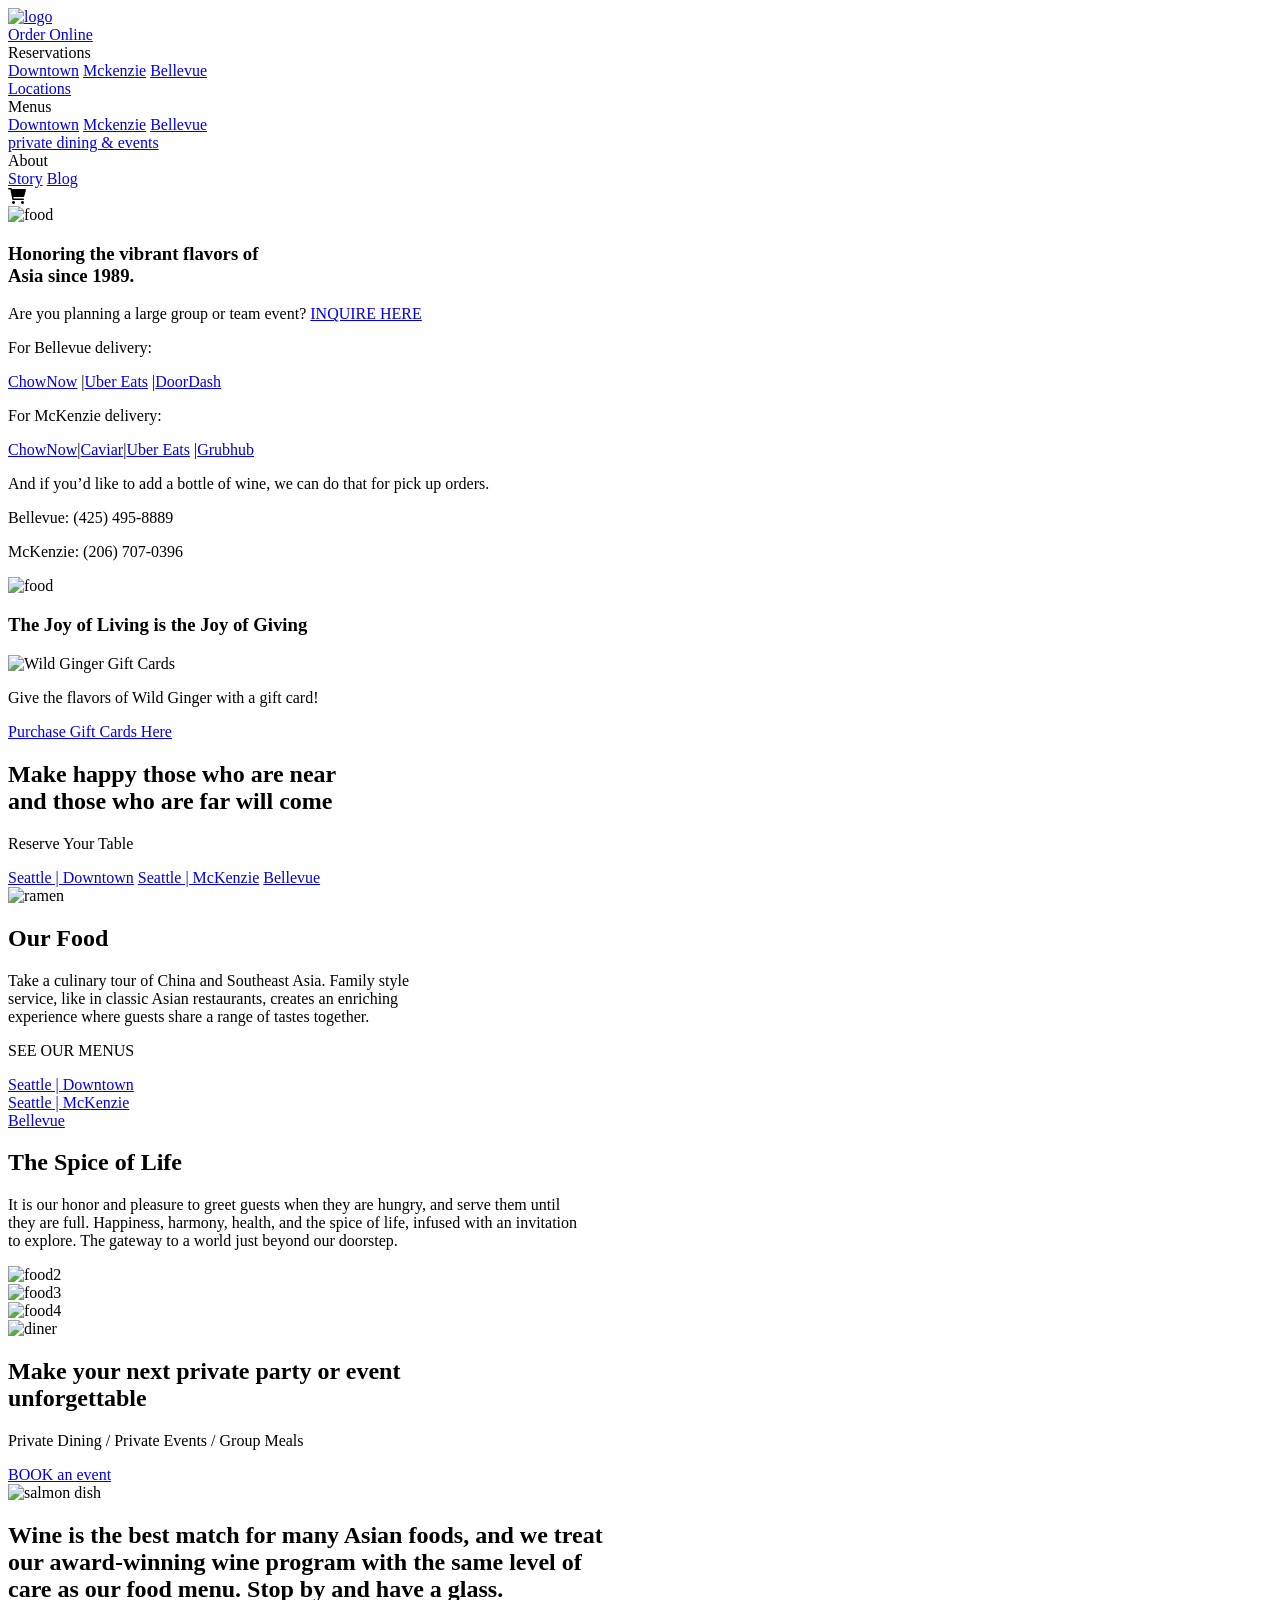
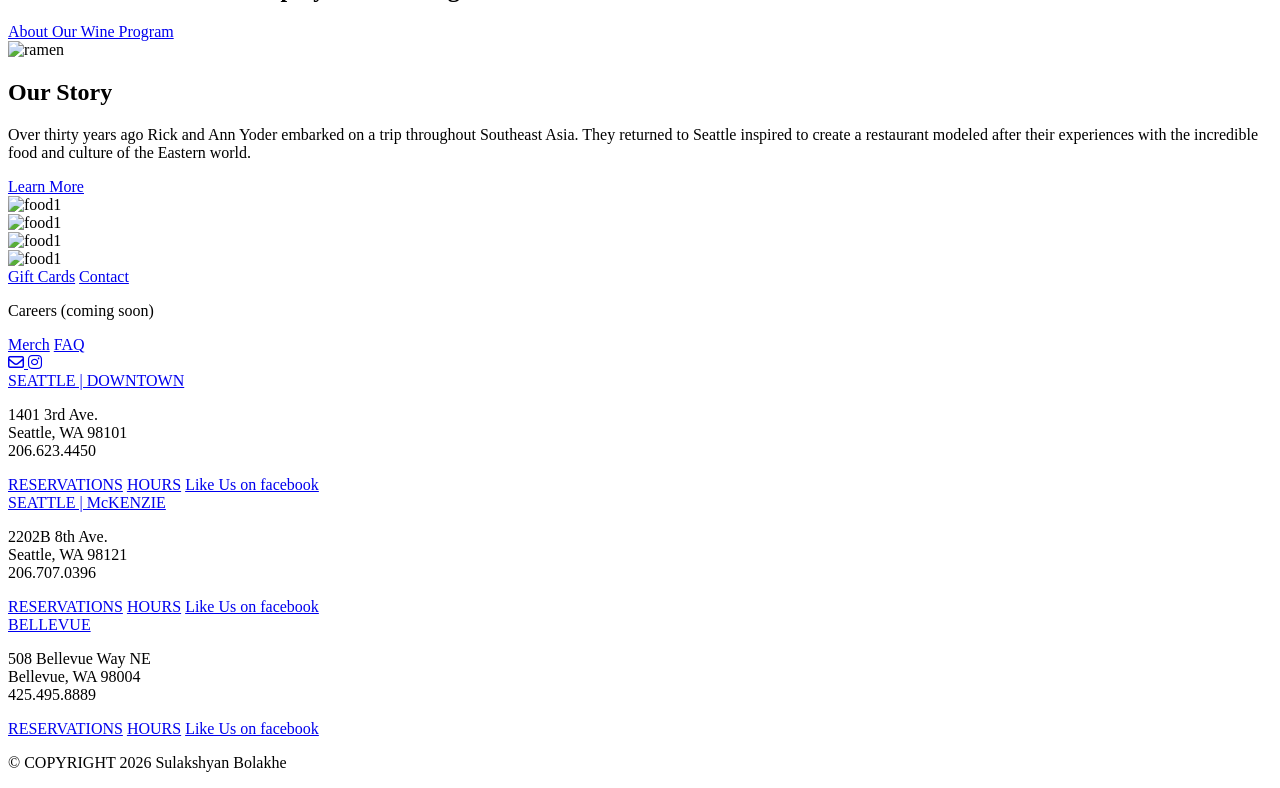
==== index.html @ d1e36e70 "Add files via upload" ====
<!doctype html>
<html lang="en">
  <head>
    <meta charset="UTF-8" />
    <meta name="viewport" content="width=device-width, initial-scale=1.0" />
    <title>Wild Ginger</title>
    <link rel="stylesheet" href="/assets/css/style.css" />
    <link rel="stylesheet" href="/assets/css/global.css" />
    <link
      rel="stylesheet"
      href="https://cdnjs.cloudflare.com/ajax/libs/font-awesome/6.0.0/css/all.min.css"
    />
    <link rel="preconnect" href="https://fonts.googleapis.com" />
    <link rel="preconnect" href="https://fonts.gstatic.com" crossorigin />
    <link
      href="https://fonts.googleapis.com/css2?family=Montserrat:ital,wght@0,100..900;1,100..900&display=swap"
      rel="stylesheet"
    />
    </script>
  </head>
  <body>
    <nav class="navbar">
      <div>
        <a href="/index.html"
          ><img src="/assets/images/wg_logo.png" alt="logo" class="logo"
        /></a>
      </div>
      <div class="nav-items">
        <a href="#" class="order-btn">Order Online</a>
        <div class="dropdown">
          <span class="drop-link">Reservations</span>
          <div class="dropdown-content">
            <a
              href="/pages/reservation/reservation-downtown.html"
              class="active-location"
              >Downtown</a
            >
            <a href="/pages/reservation/reservation-mckenzie.html">Mckenzie</a>
            <a href="/pages/reservation/resesrvation-bellevue.html">Bellevue</a>
          </div>
        </div>
        <a href="/pages/locations.html" class="nav-btn">Locations</a>
        <div class="dropdown">
          <span class="drop-link">Menus</span>
          <div class="dropdown-content">
            <a href="/pages/menu/menu-downtown.html" class="active-location"
              >Downtown</a
            >
            <a href="/pages/menu/menu-mckenzie.html">Mckenzie</a>
            <a href="/pages/menu/menu-bellevue.html">Bellevue</a>
          </div>
        </div>
        <a href="/pages/events.html" class="nav-btn">private dining & events</a>
        <div class="dropdown">
          <span class="drop-link">About</span>
          <div class="dropdown-content">
            <a href="/pages/about/story.html" class="active-location">Story</a>
            <a href="/pages/about/blog.html">Blog</a>
          </div>
        </div>
        <div><i class="fa-solid fa-cart-shopping"></i>&nbsp;</div>
      </div>
    </nav>
    <section id="index-page-content">
      <div class="image-wrapper">
        <div class="top-image">
          <img src="assets/images/food.jpg" alt="food" class="top-img" />
        </div>
      </div>
      <section id="info-section">
        <div info-wrapper>
          <div>
            <h1 class="about-title">
              Honoring the vibrant flavors of<br />
              Asia since 1989.
            </h1>
          </div>
          <div class="inquiry-content">
            <p class="inquiry-subtitle">
              Are you planning a large group or team event?
              <a href="#" class="inquiry-link">INQUIRE HERE</a>
            </p>
          </div>
          <div class="delivery-info">
            <div class="location-Bellevue">
              <p class="delivery-location">For Bellevue delivery:</p>
              <p>
                <a href="#">ChowNow</a>
                |<a href="#">Uber Eats</a> |<a href="#">DoorDash</a>
              </p>
            </div>
            <div class="location-McKenzie">
              <p class="delivery-location">For McKenzie delivery:</p>
              <p>
                <a href="#">ChowNow</a>|<a href="#">Caviar</a>|<a href="#"
                  >Uber Eats</a
                >
                |<a href="#">Grubhub</a>
              </p>
            </div>
          </div>
          <div class="order-info">
            <p>
              And if you’d like to add a bottle of wine, we can do that for pick
              up orders.
            </p>
            <p>Bellevue: (425) 495-8889</p>
            <p>McKenzie: (206) 707-0396</p>
          </div>
        </div>
      </section>
      <section>
        <div>
          <div class="image-wrapper">
            <div class="top-image">
              <img
                src="/assets/images/chinese_quisine.jpg"
                alt="food"
                class="top-img"
              />
            </div>
          </div>
        </div>
      </section>
    </section>
    <section class="gift-card-section">
      <div class="gift-container">
        <h3 class="tagline-thin">The Joy of Living is the Joy of Giving</h3>
        <div class="card-display">
          <img
            src="/assets/images/gift_cards.jpg"
            alt="Wild Ginger Gift Cards"
          />
        </div>
        <p class="gift-description">
          Give the flavors of Wild Ginger with a gift card!
        </p>
        <a href="#" class="purchase-btn">Purchase Gift Cards Here</a>
      </div>
    </section>
    <section id="reservation-section">
      <div class="reservation-overlay">
        <div class="reservation-content">
          <h1>
            Make happy those who are near <br />
            and those who are far will come
          </h1>
          <p class="sub-heading">Reserve Your Table</p>
          <div class="reservation-locations">
            <a href="/pages/reservation/reservation-downtown.html" class="outline-btn">Seattle | Downtown</a>
            <a href="/pages/reservation/reservation-mckenzie.html" class="outline-btn">Seattle | McKenzie</a>
            <a href="/pages/reservation/resesrvation-bellevue.html" class="outline-btn">Bellevue</a>
          </div>
        </div>
      </div>
    </section>
    <section id="food-info-wrapper">
      <div class="food-info-container">
        <div class="ramen-image-container">
          <img src="/assets/images/ramen.png" alt="ramen" class="ramen-image" />
        </div>
        <div class="food-info-content">
          <h1 class="food-info-title">Our Food</h1>
          <p class="food-info-subtitle">
            Take a culinary tour of China and Southeast Asia. Family style
            <br/>
            service, like in classic Asian restaurants, creates an enriching<br />
            experience where guests share a range of tastes together.
          </p>
          <p class="food-menu">SEE OUR MENUS</p>
          <a href="/pages/menu/menu-downtown.html" class="location-menu">Seattle | Downtown</a><br />
          <a href="/pages/menu/menu-mckenzie.html" class="location-menu">Seattle | McKenzie</a><br />
          <a href="/pages/menu/menu-bellevue.html" class="location-menu">Bellevue</a>
        </div>
      </div>
    </section>
    <section id="spice-wrapper">
      <div>
        <div class="spice-info">
          <h1 class="spice-heading">The Spice of Life</h1>
          <p class="spice-subheading">
            It is our honor and pleasure to greet guests when they are hungry,
            and serve them until <br />
            they are full. Happiness, harmony, health, and the spice of life,
            infused with an invitation <br />
            to explore. The gateway to a world just beyond our doorstep.
          </p>
        </div>
        <div class="spice-gallery-wrapper">
          <div class="spice-gallery-content">
            <div class="spice-gallery-item">
              <img src="/assets/images/chicken.jpg" alt="food2" />
            </div>
            <div class="spice-gallery-item">
              <img src="/assets/images/dumplings.PNG" alt="food3" />
            </div>
            <div class="spice-gallery-item">
              <img src="/assets/images/beef_dumplings.jpg" alt="food4" />
            </div>
          </div>
        </div>
      </div>
    </section>
    <section id="private-dining-section">
      <div>
        <div class="private-diner-content">
          <div class="private-diner-info">
            <div class="diner-container">
              <img
                src="/assets/images/private_dining.jpg"
                alt="diner"
                class="private-diner-img"
              />
            </div>
            <div class="info-private-diner">
              <h1 class="private-dining-heading">
                Make your next private party or event <br />
                unforgettable
              </h1>
              <p class="private-dining-subheading">
                Private Dining / Private Events / Group Meals
              </p>
              <div class="info-private-dining">
                <a href="/pages/events.html" class="booking-btn"
                  >BOOK an event</a
                >
              </div>
            </div>
          </div>
          <div class="dish-container">
            <img
              src="/assets/images/salmon-dish.jpg"
              alt="salmon dish"
              class="private-diner-sal"
            />
          </div>
        </div>
      </div>
    </section>
    <section id="wine-section">
      <div class="wine-overlay">
        <div class="wine-program-content">
          <h1>
            Wine is the best match for many Asian foods, and we treat <br />
            our award-winning wine program with the same level of <br />
            care as our food menu. Stop by and have a glass.
          </h1>
          <div class="about-wine-program">
            <a href="/pages/menu/menu-downtown.html" class="outline-btn"
              >About Our Wine Program</a
            >
          </div>
        </div>
      </div>
    </section>
    <section id="Our-story-wrapper">
      <div class="Story-container">
        <div class="story-image-container">
          <img src="/assets/images/story.jpg" alt="ramen" class="story-image" />
        </div>
        <div class="story-info-content">
          <h1 class="story-info-title">Our Story</h1>
          <p class="story-info">
            Over thirty years ago Rick and Ann Yoder embarked on a trip
            throughout Southeast Asia. They returned to Seattle inspired to
            create a restaurant modeled after their experiences with the
            incredible food and culture of the Eastern world.
          </p>
          <div class="story-button">
            <a href="/pages/about/story.html" class="story-btn">Learn More</a>
          </div>
        </div>
      </div>
    </section>
    <section id="footer-image-section">
      <div class="footer-gallery-wrapper">
        <div class="gallery-item">
          <img src="/assets/images/image-asset.jpeg" alt="food1" />
        </div>
        <div class="gallery-item">
          <img src="/assets/images/image-asset2.jpeg" alt="food1" />
        </div>
        <div class="gallery-item">
          <img src="/assets/images/wildginger_vid.png" alt="food1" />
        </div>
        <div class="gallery-item">
          <img src="/assets/images/image-asset3.jpeg" alt="food1" />
        </div>
      </div>
    </section>
    <section id="footer">
      <div class="footer-container">
        <div class="footer-content">
          <div class="footer-link">
            <a href="#">Gift Cards</a>
            <a href="#">Contact</a>
            <p>Careers (coming soon)</p>
            <a href="#">Merch</a>
            <a href="#">FAQ</a>
          </div>
          <div class="social-container">
            <a href="#" class="icon-link email-icon">
              <i class="fa-regular fa-envelope"></i>
            </a>
            <a href="#" class="icon-link instagram-icon">
              <i class="fa-brands fa-instagram"></i>
            </a>
          </div>
        </div>
        <div class="footer-branches">
          <div class="branch-container">
            <div class="branch-link">
              <a href="#">SEATTLE | DOWNTOWN</a>
            </div>
            <div class="branch-info">
              <p>1401 3rd Ave. <br>
                Seattle, WA 98101 <br>
                206.623.4450</p>
            </div>
            <div class="footer-reservation">
                <a href="/pages/reservation/reservation-mckenzie.html">RESERVATIONS</a
                >
                <a href="#"class="reservation-link">HOURS</a>
                <a href="#">Like Us on facebook</a>
            </div>
          </div>
          <div class="branch-container">
            <div class="branch-link">
              <a href="#">SEATTLE | McKENZIE</a>
            </div>
            <div class="branch-info">
              <p>2202B 8th Ave.<br>
                Seattle, WA 98121<br>
                206.707.0396
              </p>
            </div>
            <div class="footer-reservation">
                <a href="/pages/reservation/reservation-mckenzie.html">RESERVATIONS</a
                >
                <a href="#"class="reservation-link">HOURS</a>
                <a href="#">Like Us on facebook</a>
            </div>
          </div>
          <div class="branch-container">
            <div class="branch-link">
              <a href="#">BELLEVUE</a>
            </div>
            <div class="branch-info">
              <p>508 Bellevue Way NE<br>
                Bellevue, WA 98004<br>
                425.495.8889
              </p>
            </div>
            <div class="footer-reservation">
                <a href="/pages/reservation/resesrvation-bellevue.html">RESERVATIONS</a
                >
                <a href="#"class="reservation-link">HOURS</a>
                <a href="#">Like Us on facebook</a>
            </div>
          </div>
        </div>
        <div class="copyright-section">
          <p>© COPYRIGHT 2026 Sulakshyan Bolakhe</p>
        </div>
      </div>
    </section>
    <section class="footer-end">
      <div></div>
    </section>
  </body>
</html>
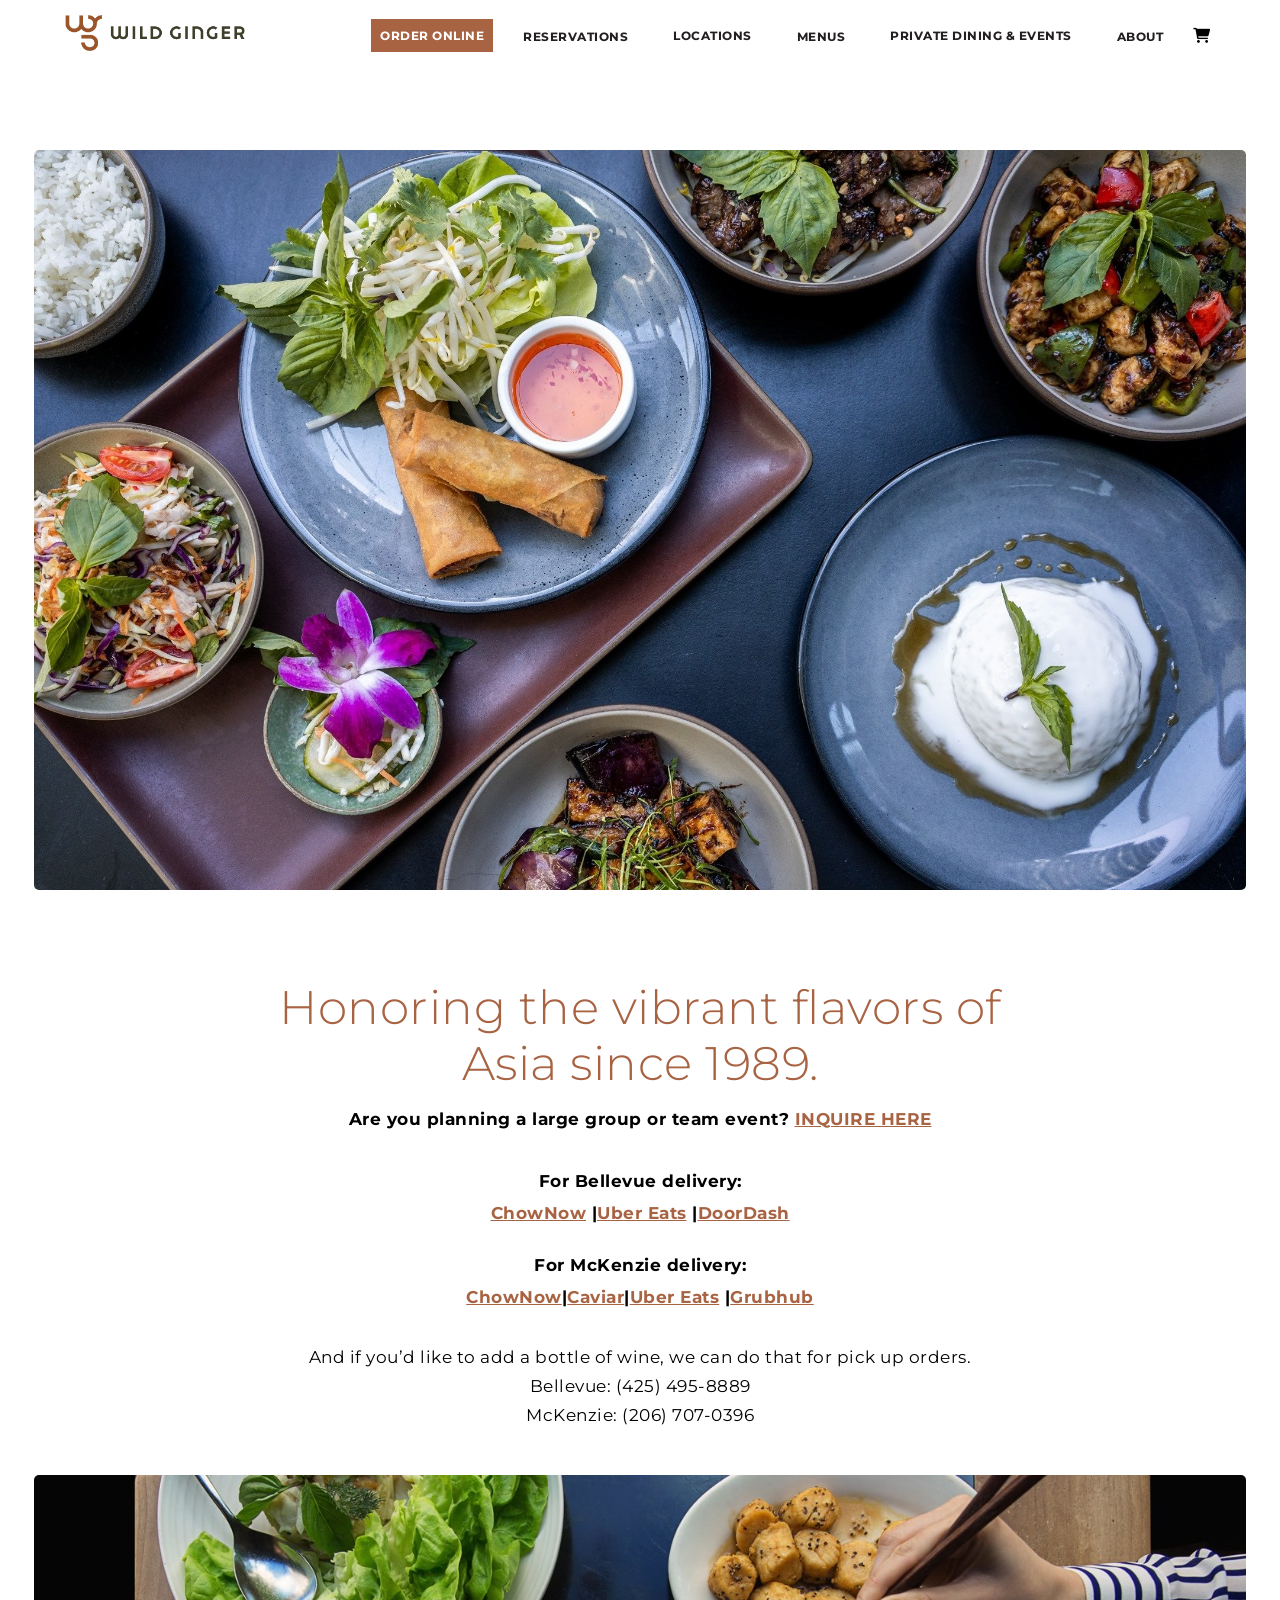
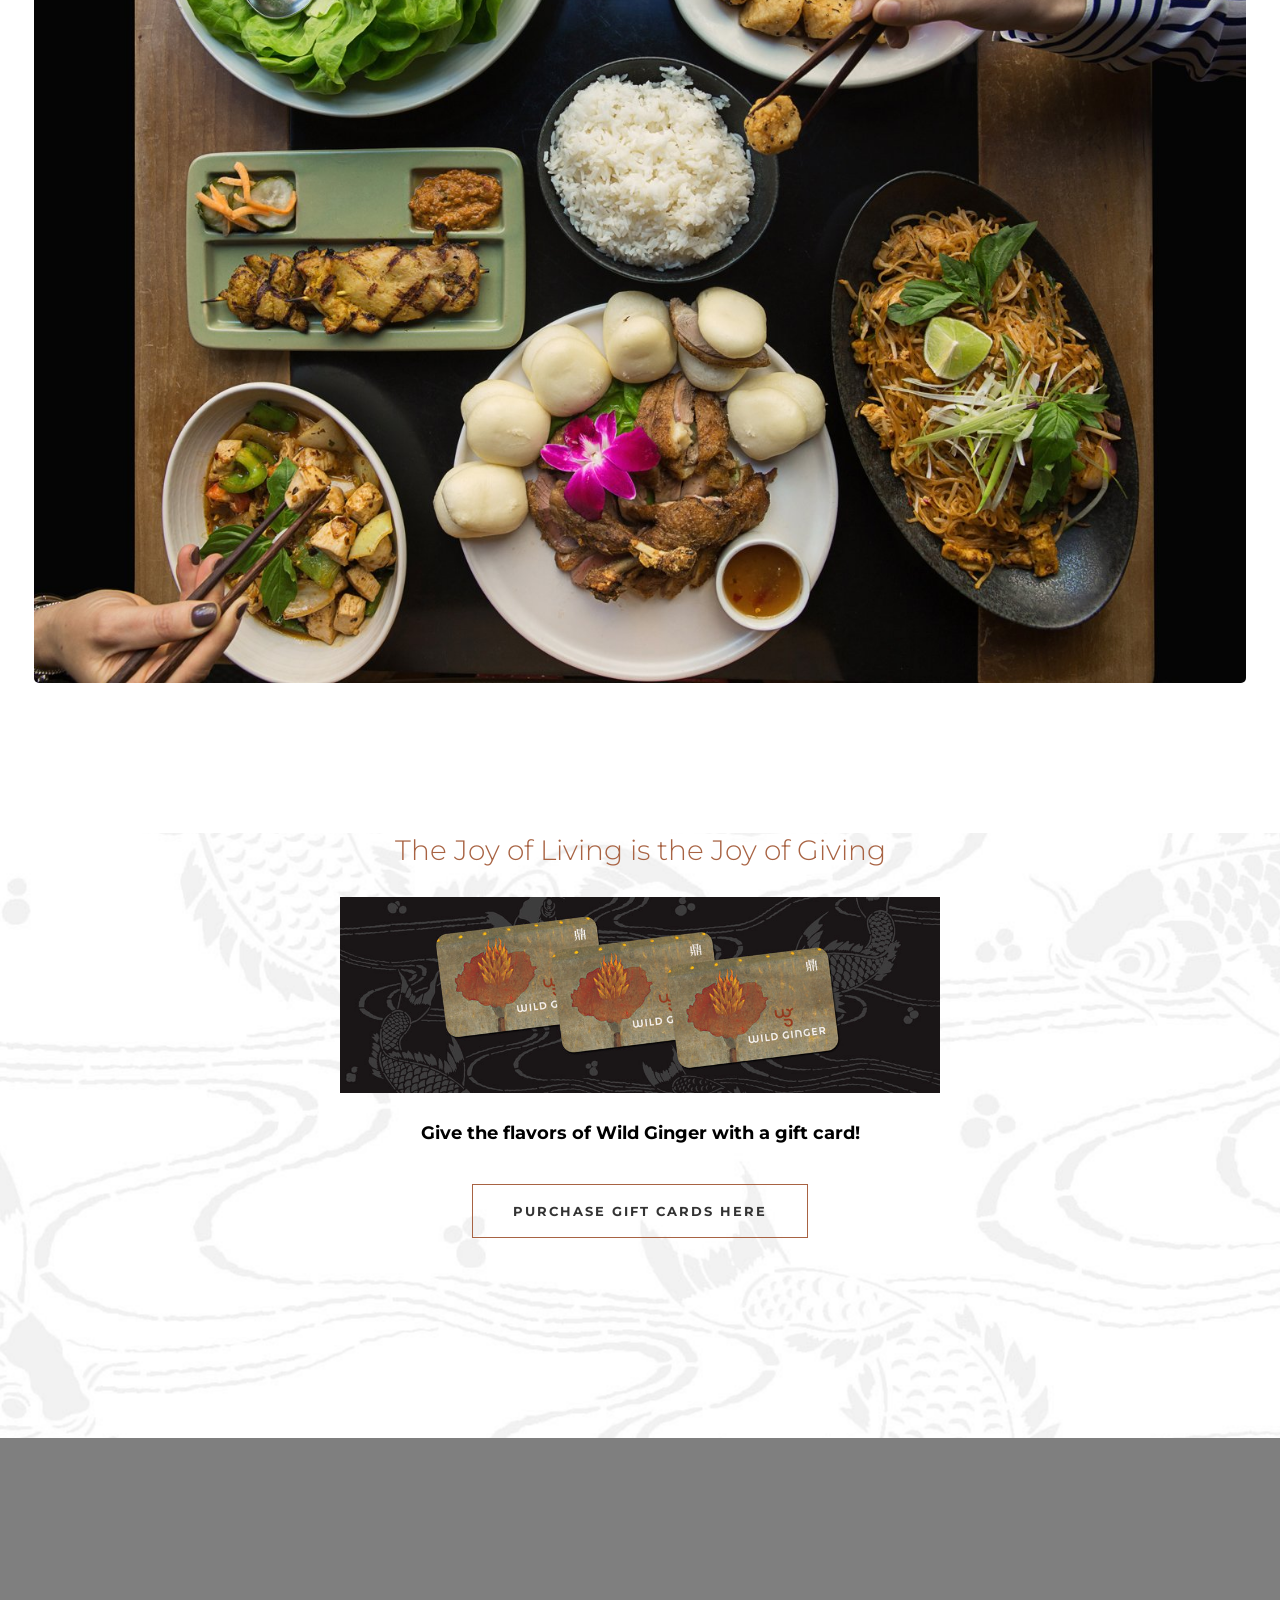
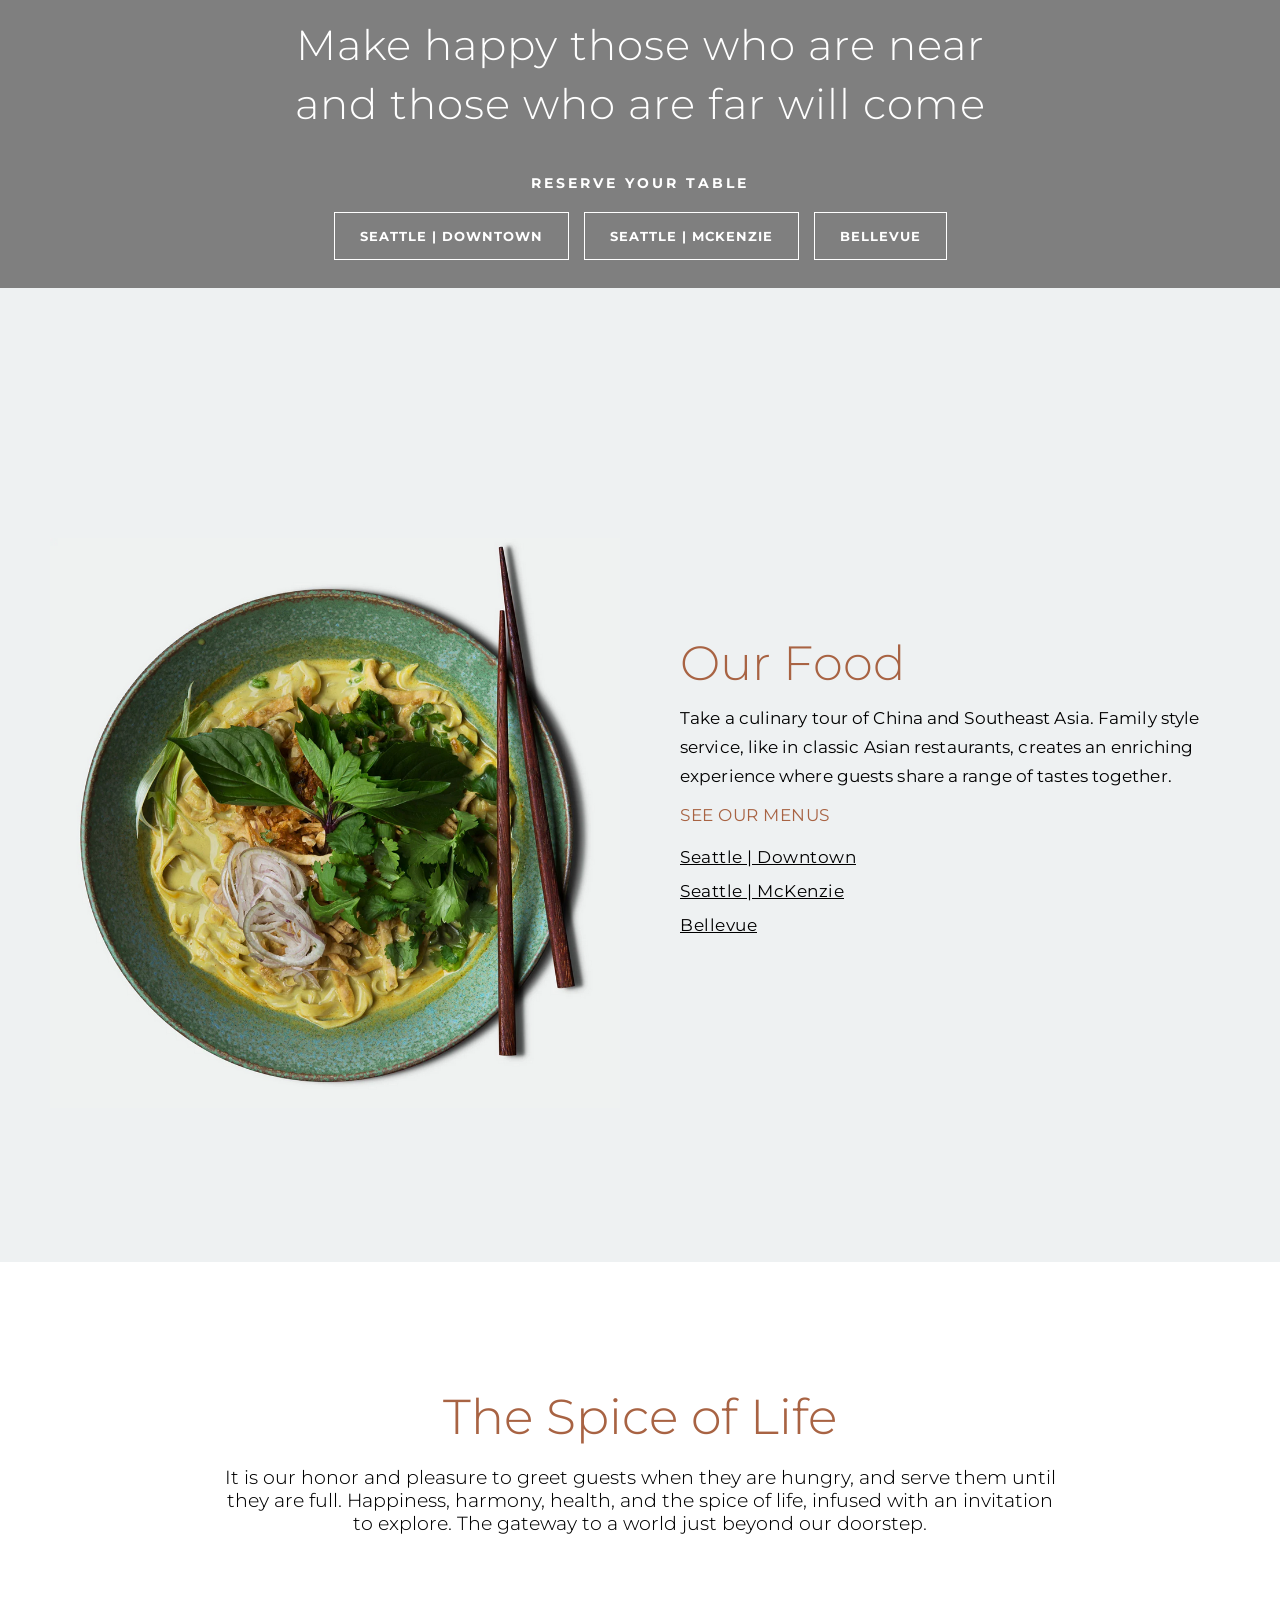
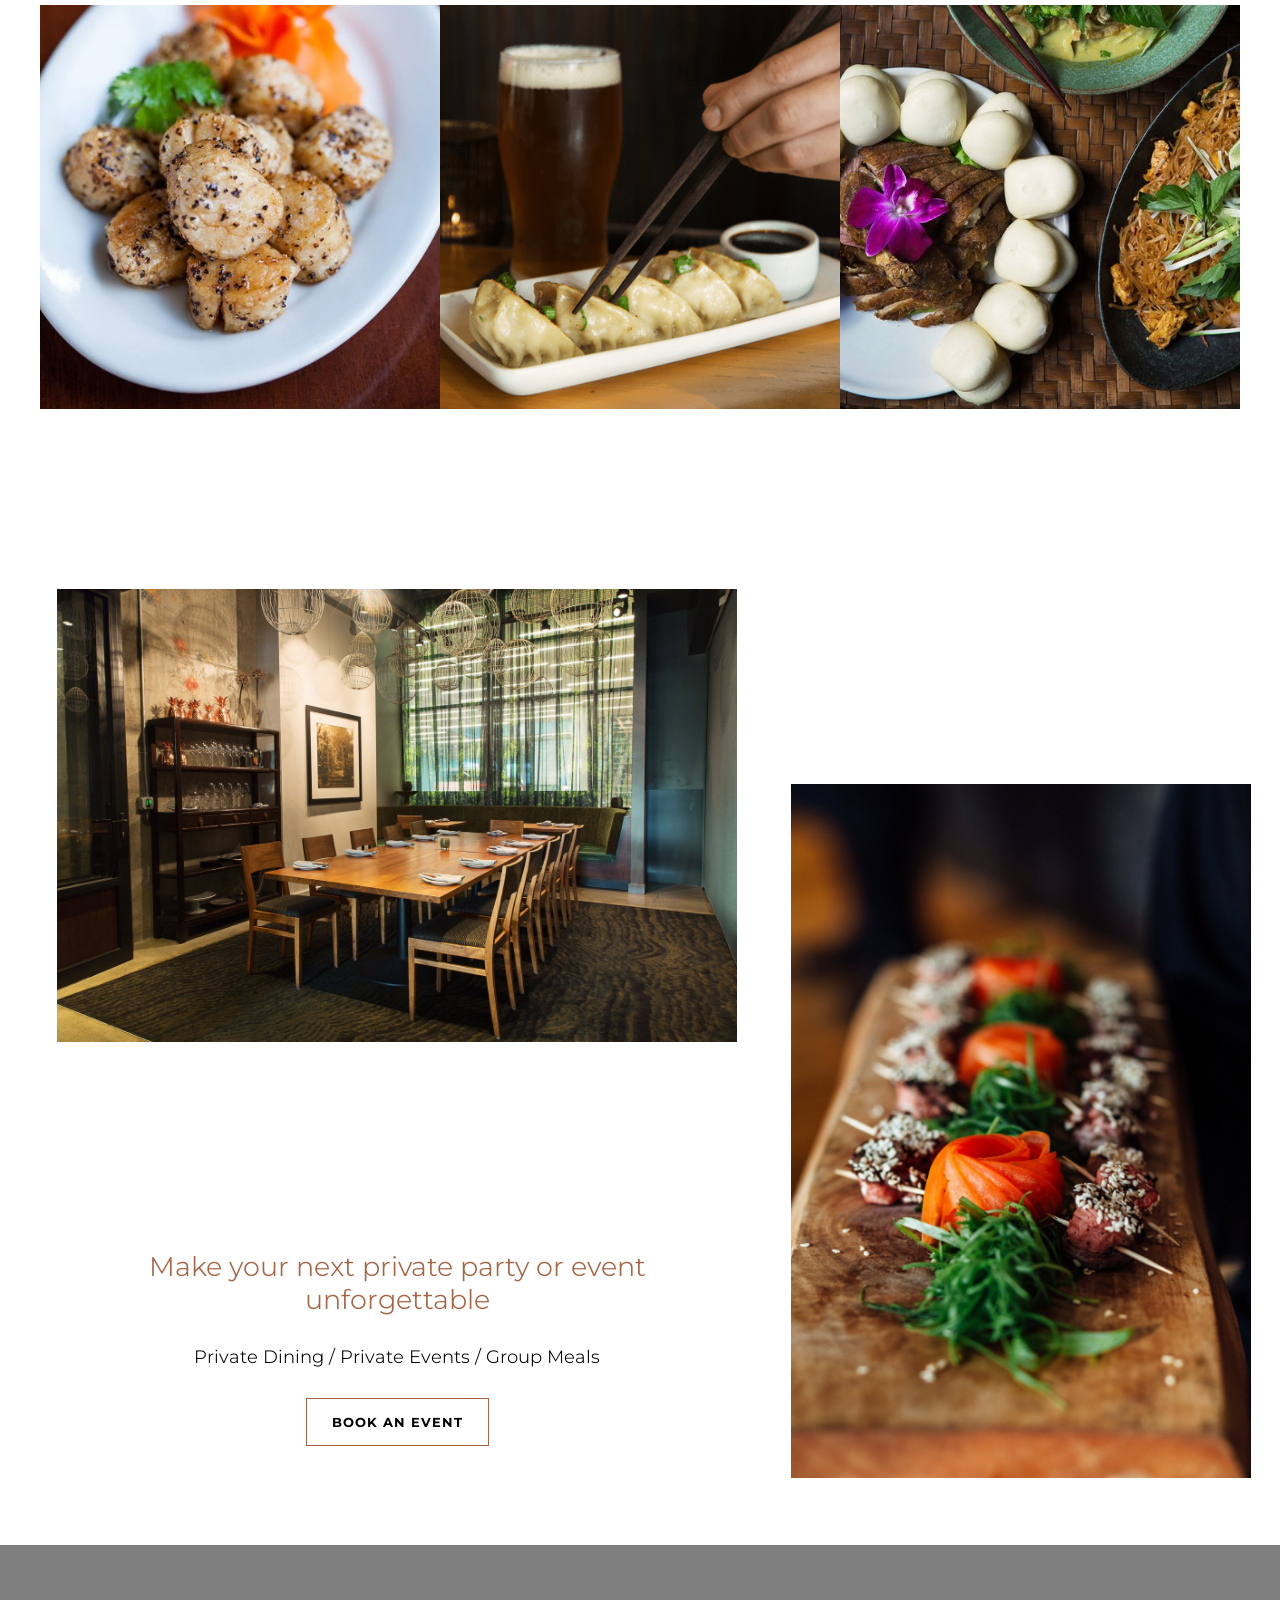
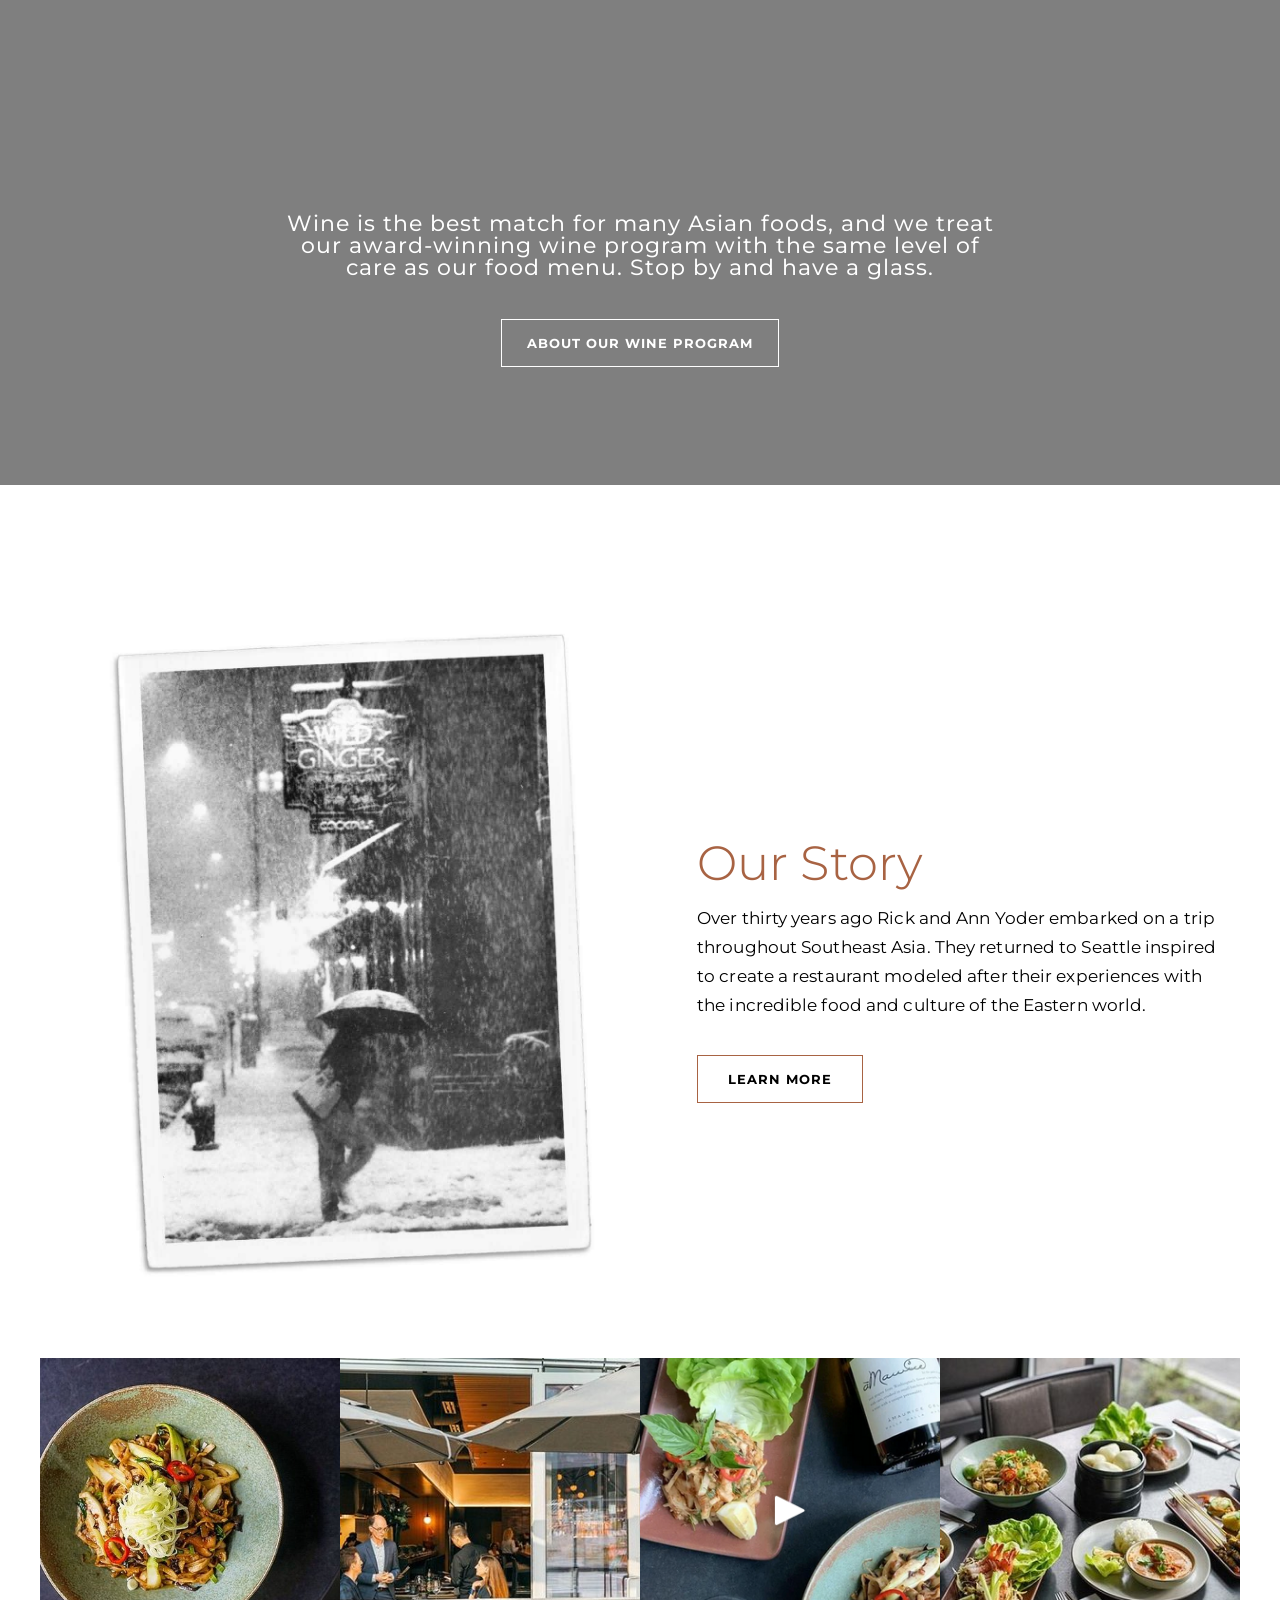
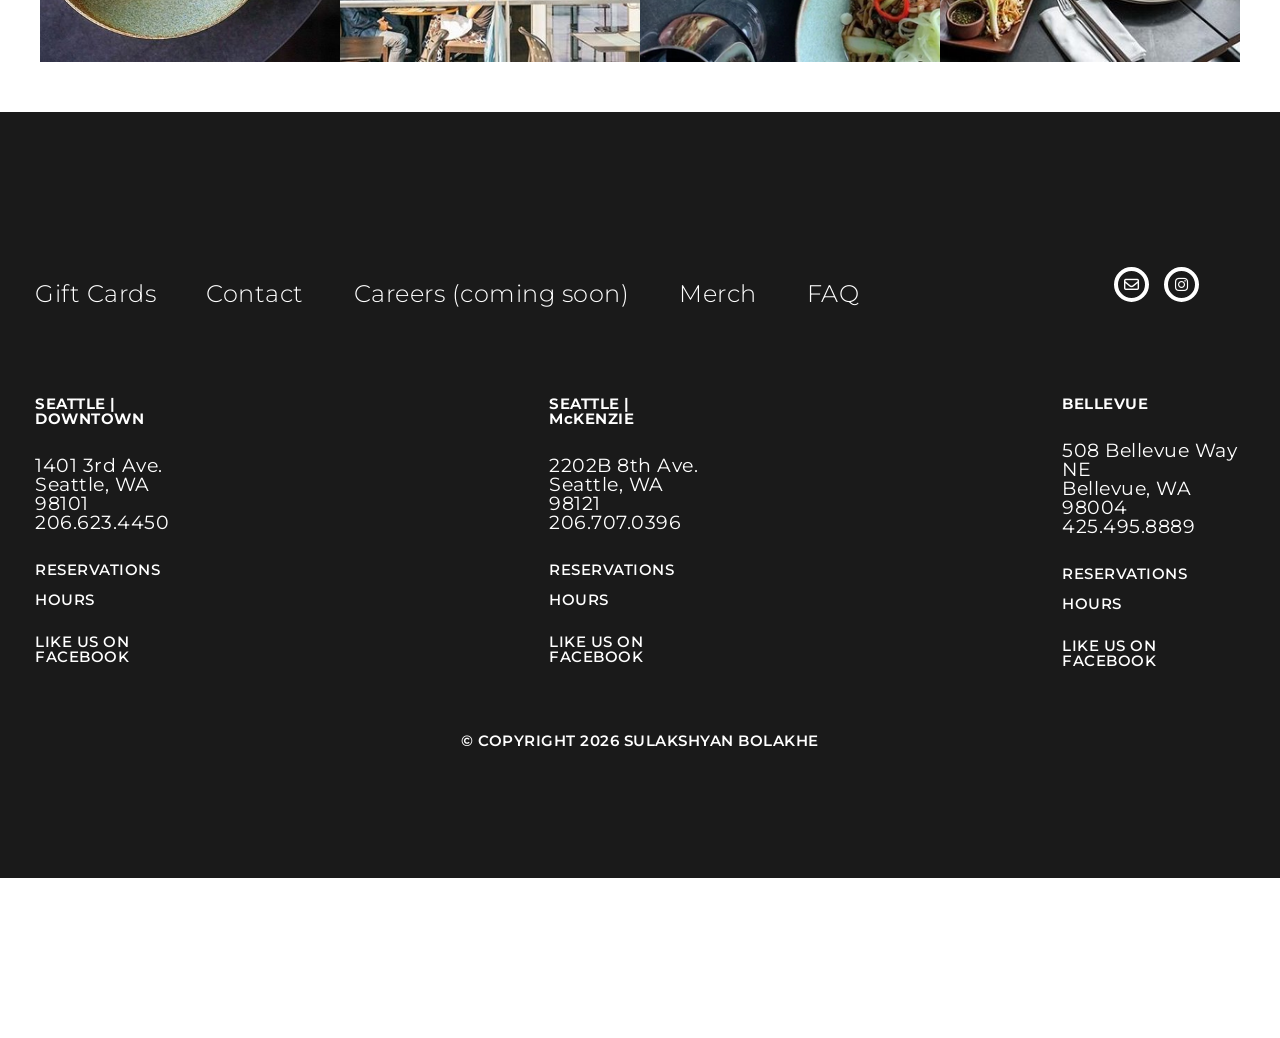
==== commit a3ff17ad: "Fix HTML encoding issues in index.html" ====
--- a/index.html
+++ b/index.html
@@ -4,8 +4,8 @@
     <meta charset="UTF-8" />
     <meta name="viewport" content="width=device-width, initial-scale=1.0" />
     <title>Wild Ginger</title>
-    <link rel="stylesheet" href="/assets/css/style.css" />
-    <link rel="stylesheet" href="/assets/css/global.css" />
+    <link rel="stylesheet" href="assets/css/style.css" />
+    <link rel="stylesheet" href="assets/css/global.css" />
     <link
       rel="stylesheet"
       href="https://cdnjs.cloudflare.com/ajax/libs/font-awesome/6.0.0/css/all.min.css"
@@ -21,8 +21,8 @@
   <body>
     <nav class="navbar">
       <div>
-        <a href="/index.html"
-          ><img src="/assets/images/wg_logo.png" alt="logo" class="logo"
+        <a href="index.html"
+          ><img src="assets/images/wg_logo.png" alt="logo" class="logo"
         /></a>
       </div>
       <div class="nav-items">
@@ -31,31 +31,31 @@
           <span class="drop-link">Reservations</span>
           <div class="dropdown-content">
             <a
-              href="/pages/reservation/reservation-downtown.html"
+              href="pages/reservation/reservation-downtown.html"
               class="active-location"
               >Downtown</a
             >
-            <a href="/pages/reservation/reservation-mckenzie.html">Mckenzie</a>
-            <a href="/pages/reservation/resesrvation-bellevue.html">Bellevue</a>
-          </div>
-        </div>
-        <a href="/pages/locations.html" class="nav-btn">Locations</a>
+            <a href="pages/reservation/reservation-mckenzie.html">Mckenzie</a>
+            <a href="pages/reservation/resesrvation-bellevue.html">Bellevue</a>
+          </div>
+        </div>
+        <a href="pages/locations.html" class="nav-btn">Locations</a>
         <div class="dropdown">
           <span class="drop-link">Menus</span>
           <div class="dropdown-content">
-            <a href="/pages/menu/menu-downtown.html" class="active-location"
+            <a href="pages/menu/menu-downtown.html" class="active-location"
               >Downtown</a
             >
-            <a href="/pages/menu/menu-mckenzie.html">Mckenzie</a>
-            <a href="/pages/menu/menu-bellevue.html">Bellevue</a>
-          </div>
-        </div>
-        <a href="/pages/events.html" class="nav-btn">private dining & events</a>
+            <a href="pages/menu/menu-mckenzie.html">Mckenzie</a>
+            <a href="pages/menu/menu-bellevue.html">Bellevue</a>
+          </div>
+        </div>
+        <a href="pages/events.html" class="nav-btn">private dining & events</a>
         <div class="dropdown">
           <span class="drop-link">About</span>
           <div class="dropdown-content">
-            <a href="/pages/about/story.html" class="active-location">Story</a>
-            <a href="/pages/about/blog.html">Blog</a>
+            <a href="pages/about/story.html" class="active-location">Story</a>
+            <a href="pages/about/blog.html">Blog</a>
           </div>
         </div>
         <div><i class="fa-solid fa-cart-shopping"></i>&nbsp;</div>
@@ -114,7 +114,7 @@
           <div class="image-wrapper">
             <div class="top-image">
               <img
-                src="/assets/images/chinese_quisine.jpg"
+                src="assets/images/chinese_quisine.jpg"
                 alt="food"
                 class="top-img"
               />
@@ -128,7 +128,7 @@
         <h3 class="tagline-thin">The Joy of Living is the Joy of Giving</h3>
         <div class="card-display">
           <img
-            src="/assets/images/gift_cards.jpg"
+            src="assets/images/gift_cards.jpg"
             alt="Wild Ginger Gift Cards"
           />
         </div>
@@ -147,9 +147,9 @@
           </h1>
           <p class="sub-heading">Reserve Your Table</p>
           <div class="reservation-locations">
-            <a href="/pages/reservation/reservation-downtown.html" class="outline-btn">Seattle | Downtown</a>
-            <a href="/pages/reservation/reservation-mckenzie.html" class="outline-btn">Seattle | McKenzie</a>
-            <a href="/pages/reservation/resesrvation-bellevue.html" class="outline-btn">Bellevue</a>
+            <a href="pages/reservation/reservation-downtown.html" class="outline-btn">Seattle | Downtown</a>
+            <a href="pages/reservation/reservation-mckenzie.html" class="outline-btn">Seattle | McKenzie</a>
+            <a href="pages/reservation/resesrvation-bellevue.html" class="outline-btn">Bellevue</a>
           </div>
         </div>
       </div>
@@ -157,7 +157,7 @@
     <section id="food-info-wrapper">
       <div class="food-info-container">
         <div class="ramen-image-container">
-          <img src="/assets/images/ramen.png" alt="ramen" class="ramen-image" />
+          <img src="assets/images/ramen.png" alt="ramen" class="ramen-image" />
         </div>
         <div class="food-info-content">
           <h1 class="food-info-title">Our Food</h1>
@@ -168,9 +168,9 @@
             experience where guests share a range of tastes together.
           </p>
           <p class="food-menu">SEE OUR MENUS</p>
-          <a href="/pages/menu/menu-downtown.html" class="location-menu">Seattle | Downtown</a><br />
-          <a href="/pages/menu/menu-mckenzie.html" class="location-menu">Seattle | McKenzie</a><br />
-          <a href="/pages/menu/menu-bellevue.html" class="location-menu">Bellevue</a>
+          <a href="pages/menu/menu-downtown.html" class="location-menu">Seattle | Downtown</a><br />
+          <a href="pages/menu/menu-mckenzie.html" class="location-menu">Seattle | McKenzie</a><br />
+          <a href="pages/menu/menu-bellevue.html" class="location-menu">Bellevue</a>
         </div>
       </div>
     </section>
@@ -189,13 +189,13 @@
         <div class="spice-gallery-wrapper">
           <div class="spice-gallery-content">
             <div class="spice-gallery-item">
-              <img src="/assets/images/chicken.jpg" alt="food2" />
+              <img src="assets/images/chicken.jpg" alt="food2" />
             </div>
             <div class="spice-gallery-item">
-              <img src="/assets/images/dumplings.PNG" alt="food3" />
+              <img src="assets/images/dumplings.PNG" alt="food3" />
             </div>
             <div class="spice-gallery-item">
-              <img src="/assets/images/beef_dumplings.jpg" alt="food4" />
+              <img src="assets/images/beef_dumplings.jpg" alt="food4" />
             </div>
           </div>
         </div>
@@ -207,7 +207,7 @@
           <div class="private-diner-info">
             <div class="diner-container">
               <img
-                src="/assets/images/private_dining.jpg"
+                src="assets/images/private_dining.jpg"
                 alt="diner"
                 class="private-diner-img"
               />
@@ -221,7 +221,7 @@
                 Private Dining / Private Events / Group Meals
               </p>
               <div class="info-private-dining">
-                <a href="/pages/events.html" class="booking-btn"
+                <a href="pages/events.html" class="booking-btn"
                   >BOOK an event</a
                 >
               </div>
@@ -229,7 +229,7 @@
           </div>
           <div class="dish-container">
             <img
-              src="/assets/images/salmon-dish.jpg"
+              src="assets/images/salmon-dish.jpg"
               alt="salmon dish"
               class="private-diner-sal"
             />
@@ -246,7 +246,7 @@
             care as our food menu. Stop by and have a glass.
           </h1>
           <div class="about-wine-program">
-            <a href="/pages/menu/menu-downtown.html" class="outline-btn"
+            <a href="pages/menu/menu-downtown.html" class="outline-btn"
               >About Our Wine Program</a
             >
           </div>
@@ -256,7 +256,7 @@
     <section id="Our-story-wrapper">
       <div class="Story-container">
         <div class="story-image-container">
-          <img src="/assets/images/story.jpg" alt="ramen" class="story-image" />
+          <img src="assets/images/story.jpg" alt="ramen" class="story-image" />
         </div>
         <div class="story-info-content">
           <h1 class="story-info-title">Our Story</h1>
@@ -267,7 +267,7 @@
             incredible food and culture of the Eastern world.
           </p>
           <div class="story-button">
-            <a href="/pages/about/story.html" class="story-btn">Learn More</a>
+            <a href="pages/about/story.html" class="story-btn">Learn More</a>
           </div>
         </div>
       </div>
@@ -275,16 +275,16 @@
     <section id="footer-image-section">
       <div class="footer-gallery-wrapper">
         <div class="gallery-item">
-          <img src="/assets/images/image-asset.jpeg" alt="food1" />
+          <img src="assets/images/image-asset.jpeg" alt="food1" />
         </div>
         <div class="gallery-item">
-          <img src="/assets/images/image-asset2.jpeg" alt="food1" />
+          <img src="assets/images/image-asset2.jpeg" alt="food1" />
         </div>
         <div class="gallery-item">
-          <img src="/assets/images/wildginger_vid.png" alt="food1" />
+          <img src="assets/images/wildginger_vid.png" alt="food1" />
         </div>
         <div class="gallery-item">
-          <img src="/assets/images/image-asset3.jpeg" alt="food1" />
+          <img src="assets/images/image-asset3.jpeg" alt="food1" />
         </div>
       </div>
     </section>
@@ -318,7 +318,7 @@
                 206.623.4450</p>
             </div>
             <div class="footer-reservation">
-                <a href="/pages/reservation/reservation-mckenzie.html">RESERVATIONS</a
+                <a href="pages/reservation/reservation-mckenzie.html">RESERVATIONS</a
                 >
                 <a href="#"class="reservation-link">HOURS</a>
                 <a href="#">Like Us on facebook</a>
@@ -335,7 +335,7 @@
               </p>
             </div>
             <div class="footer-reservation">
-                <a href="/pages/reservation/reservation-mckenzie.html">RESERVATIONS</a
+                <a href="pages/reservation/reservation-mckenzie.html">RESERVATIONS</a
                 >
                 <a href="#"class="reservation-link">HOURS</a>
                 <a href="#">Like Us on facebook</a>
@@ -352,7 +352,7 @@
               </p>
             </div>
             <div class="footer-reservation">
-                <a href="/pages/reservation/resesrvation-bellevue.html">RESERVATIONS</a
+                <a href="pages/reservation/resesrvation-bellevue.html">RESERVATIONS</a
                 >
                 <a href="#"class="reservation-link">HOURS</a>
                 <a href="#">Like Us on facebook</a>
@@ -368,4 +368,4 @@
       <div></div>
     </section>
   </body>
-</html>+</html>
--- a/assets/css/style.css
+++ b/assets/css/style.css
@@ -0,0 +1,698 @@
+
+#index-page-content {
+  max-width: 1500px;
+  margin: auto;
+  padding: 60px 17px;
+}
+.top-image {
+  max-width: 1300px;
+  margin: auto;
+  padding-left: 17px;
+  padding-right: 17px;
+  padding-bottom: 20px;
+  text-align: center;
+}
+.top-img {
+  width: 100%;
+  max-width: 1500px;
+  height: auto;
+  display: block;
+  margin: 0 auto;
+  border-radius: 5px;
+}
+
+#info-section {
+  justify-content: center;
+  text-align: center;
+}
+
+.info-wrapper {
+  display: flex;
+  flex-direction: column;
+}
+
+.about-title {
+  font-family: "Montserrat", sans-serif;
+  font-weight: 300;
+  color: #a86343;
+  font-size: 47px;
+  text-align: center;
+  letter-spacing: 0.5px;
+  line-height: 1.2;
+  padding-bottom: 5px;
+}
+
+.inquiry-content {
+  font-family: "Montserrat", sans-serif;
+  font-weight: 700;
+  color: #000000;
+  font-size: 17px;
+  text-align: center;
+  letter-spacing: 0.5px;
+  line-height: 1.3;
+  padding-top: 10px;
+  padding-bottom: 10px;
+}
+
+.inquiry-link {
+  font-family: "Montserrat", sans-serif;
+  font-weight: 700;
+  color: #a86343;
+  font-size: 17px;
+  text-align: center;
+  letter-spacing: 0.5px;
+  line-height: 1.3;
+  padding-top: 10px;
+  padding-bottom: 10px;
+}
+
+.delivery-info {
+  font-family: "Montserrat", sans-serif;
+  font-weight: 700;
+  color: #000000;
+  font-size: 17px;
+  text-align: center;
+  letter-spacing: 0.5px;
+  line-height: 1.3;
+  padding-top: 10px;
+  padding-bottom: 10px;
+}
+
+.location-Bellevue {
+  padding-top: 10px;
+  padding-bottom: 10px;
+}
+.location-Bellevue a {
+  color: #a86343;
+}
+
+.location-Bellevue a:hover{
+  color: #c7937b;
+}
+.delivery-location {
+  font-family: "Montserrat", sans-serif;
+  font-weight: 700;
+  color: #000000;
+  font-size: 17px;
+  text-align: center;
+  letter-spacing: 0.5px;
+  line-height: 1.3;
+  padding-top: 10px;
+  padding-bottom: 10px;
+}
+.location-McKenzie {
+  padding-top: 10px;
+  padding-bottom: 15px;
+}
+
+.location-McKenzie a {
+  color: #a86343;
+}
+
+.location-McKenzie a:hover{
+  color: #c7937b;
+}
+
+.order-info {
+  font-family: "Montserrat", sans-serif;
+  font-weight: 400;
+  color: #000000;
+  font-size: 17px;
+  text-align: center;
+  letter-spacing: 0.5px;
+  line-height: 1.7;
+  padding-top: 10px;
+  padding-bottom: 25px;
+}
+
+.image-wrapper {
+  padding-top: 20px;
+  padding-bottom: 70px;
+}
+
+.gift-card-section {
+  background-image: url("/assets/images/background.jpg");
+  background-position: center;
+  background-repeat: no-repeat;
+  background-color: #fff;
+  text-align: center;
+  font-family: "Montserrat", sans-serif;
+  padding-bottom: 200px;
+}
+
+.gift-container {
+  height: auto;
+}
+.tagline-thin {
+  font-weight: 300;
+  color: #a86343;
+  font-size: 28px;
+  margin-bottom: 30px;
+}
+.card-display img {
+  width: 100%;
+  max-width: 600px;
+  height: auto;
+  margin-bottom: 25px;
+}
+
+.gift-description {
+  color: #000000;
+  font-weight: 700;
+  font-size: 18px;
+  margin-bottom: 40px;
+}
+
+.purchase-btn {
+  display: inline-block;
+  padding: 18px 40px;
+  border: 1px solid #a86343;
+  color: #333;
+  text-decoration: none;
+  text-transform: uppercase;
+  font-weight: 700;
+  letter-spacing: 2px;
+  font-size: 13px;
+  transition: all 0.3s ease;
+}
+
+.purchase-btn:hover {
+  background-color: #a86343;
+  color: white;
+}
+
+#reservation-section {
+  position: relative;
+  height: 50vh;
+  background-image: url("/assets/images/chinese_quisine.jpg");
+  background-size: cover;
+  background-position: center;
+  background-attachment: fixed;
+  display: flex;
+  align-items: center;
+  justify-content: center;
+  color: white;
+  font-family: "Montserrat", sans-serif;
+}
+
+.reservation-overlay {
+  background-color: rgba(0, 0, 0, 0.5);
+  width: 100%;
+  height: 100%;
+  display: flex;
+  align-items: center;
+  justify-content: center;
+  text-align: center;
+}
+
+.reservation-content h1 {
+  padding-top: 150px;
+  font-weight: 300;
+  font-size: 42px;
+  line-height: 1.4;
+  letter-spacing: 1px;
+  margin-bottom: 40px;
+}
+
+.sub-heading {
+  text-transform: uppercase;
+  letter-spacing: 3px;
+  font-weight: 700;
+  font-size: 14px;
+  margin-bottom: 20px;
+}
+
+.reservation-locations {
+  display: flex;
+  gap: 15px;
+  justify-content: center;
+  flex-wrap: wrap;
+}
+
+.outline-btn {
+  text-decoration: none;
+  color: white;
+  border: 1px solid white;
+  padding: 15px 25px;
+  text-transform: uppercase;
+  font-size: 13px;
+  font-weight: 700;
+  letter-spacing: 1px;
+  transition: all 0.3s ease;
+}
+
+.outline-btn:hover {
+  background-color: white;
+  color: #a86343;
+}
+
+#food-info-wrapper{
+  background-color: #EEF1F2;
+}
+
+.food-info-container{
+  max-width: 1200px;
+  display: flex;
+  margin: auto;
+  gap: 50px;
+  padding-top: 240px;
+  padding-bottom: 140px;
+}
+.ramen-image-container{
+  padding: 10px;
+}
+.ramen-image{
+  height: auto;
+  width: 570px;
+}
+
+.food-info-content{
+  padding-top: 95px;
+  padding-bottom: 30px;
+}
+.food-info-title{
+  font-family: "Montserrat", sans-serif;
+  font-weight: 285;
+  color: #a86343;
+  font-size: 48px;
+  letter-spacing: 0.1px;
+  line-height: 1.7;
+}
+
+.food-info-subtitle{
+  font-family: "Montserrat", sans-serif;
+  font-weight: 400;
+  color: #000000;
+  font-size: 17px;
+  letter-spacing: 0.1px;
+  line-height: 1.7;
+}
+
+.food-menu{
+  font-family: "Montserrat", sans-serif;
+  font-weight: 400;
+  color: #a86343;
+  font-size: 17px;
+  letter-spacing: 0.5px;
+  line-height: 1.7;
+  padding-top: 10px;
+  padding-bottom: 10px;
+}
+
+.food-info-container a{
+  color: #000000;
+  font-family: "Montserrat", sans-serif;
+  font-weight: 400;
+  font-size: 17px;
+  text-align: center;
+  letter-spacing: 0.5px;
+  line-height: 2;
+  padding-top: 10px;
+  padding-bottom: 20px;
+}
+.food-info-container a:hover{
+  color: #a86343;
+  transition: all 0.3s ease;
+}
+
+
+#spice-wrapper{
+  max-width: 1200px;
+  margin: auto;
+  font-family: "Montserrat", sans-serif;
+  padding-top: 105px;
+  padding-bottom: 50px;
+}
+
+.spice-heading{
+  color: #a86343;
+  font-weight: 320;
+  font-size: 49px;
+  text-align: center;
+  padding: 20px;
+}
+
+.spice-subheading{
+  color: #000000;
+  font-weight: 325;
+  font-size: 19px;
+  text-align: center;
+  padding-bottom: 20px;
+}
+
+.spice-gallery-wrapper{
+  max-width:1200px;
+  margin:auto;
+  padding:50px 0;
+}
+.spice-gallery-content{
+  display:grid;
+  grid-template-columns:repeat(3,1fr);
+}
+.spice-gallery-item img{
+  width:100%;
+  height:100%;
+  object-fit:cover;
+}
+
+#private-dining-section{
+  max-width: 1200px;
+  margin: auto;
+  font-family: "Montserrat", sans-serif;
+  padding-top: 80px;
+  padding-bottom: 50px;
+}
+.private-diner-content{
+  display: flex;
+  gap: 20px;
+}
+
+.diner-container{
+  padding: 0px 17px 17px;
+}
+
+.private-diner-info{
+  display: flex;
+  flex-direction: column;
+}
+
+.info-private-diner{
+  padding: 186.9px 93.45px 0px;
+  align-items: center;
+  text-align: center;
+}
+
+.private-dining-heading{
+  color: #a86343;
+  text-align: center;
+  font-weight: 350;
+  font-size: 27px;
+}
+
+.private-dining-subheading{
+  color: #000000;
+  text-align: center;
+  font-weight: 350;
+  padding-top: 30px;
+  font-size: 18px;
+}
+
+.info-private-dining{
+  padding: 30px;
+}
+.booking-btn {
+  text-decoration: none;
+  color: rgb(0, 0, 0);
+  border: 1px solid #a86343;
+  padding: 15px 25px;
+  text-transform: uppercase;
+  font-size: 13px;
+  font-weight: 700;
+  letter-spacing: 1px;
+  transition: all 0.3s ease;
+  display: inline-block;
+}
+
+.booking-btn:hover {
+  color: white;
+  background-color: #a86343;
+}
+
+.private-diner-img{
+  width: 680px;
+}
+
+.dish-container{
+  padding: 195px 17px 17px;
+}
+.private-diner-sal{
+  width: 460px;
+  height: 100%;
+}
+
+#wine-section {
+  position: relative;
+  height: 60vh;
+  background-image: url("/assets/images/wine.jpg");
+  background-size: cover;
+  background-position: center;
+  background-attachment: fixed;
+  display: flex;
+  align-items: center;
+  justify-content: center;
+  color: white;
+  font-family: "Montserrat", sans-serif;
+}
+
+.wine-overlay {
+  background-color: rgba(0, 0, 0, 0.5);
+  width: 100%;
+  height: 100%;
+  display: flex;
+  align-items: center;
+  justify-content: center;
+  text-align: center;
+}
+
+.wine-program-content h1 {
+  padding-top: 150px;
+  font-weight: 450;
+  font-size: 22px;
+  line-height: 1;
+  letter-spacing: 1px;
+  margin-bottom: 40px;
+}
+
+.about-wine-program {
+  display: flex;
+  gap: 15px;
+  justify-content: center;
+  flex-wrap: wrap;
+}
+
+.outline-btn {
+  text-decoration: none;
+  color: white;
+  border: 1px solid white;
+  padding: 15px 25px;
+  text-transform: uppercase;
+  font-size: 13px;
+  font-weight: 700;
+  letter-spacing: 1px;
+  transition: all 0.3s ease;
+}
+
+.outline-btn:hover {
+  background-color: white;
+  color: #a86343;
+}
+
+#Our-story-wrapper{
+  background-color: #ffffff;
+}
+
+.Story-container{
+  max-width: 1200px;
+  display: flex;
+  margin: auto;
+  gap: 50px;
+  padding: 135px 17px 17px;
+}
+.story-image-container{
+  padding: 10px;
+}
+.story-image{
+  height: auto;
+  width: 570px;
+}
+
+.story-info-content{
+  padding-top: 203px;
+  padding-bottom: 30px;
+}
+.story-info-title{
+  font-family: "Montserrat", sans-serif;
+  font-weight: 327;
+  color: #a86343;
+  font-size: 48px;
+  letter-spacing: 0.1px;
+  line-height: 1.7;
+}
+
+.story-info{
+  font-family: "Montserrat", sans-serif;
+  font-weight: 400;
+  color: #000000;
+  font-size: 17px;
+  letter-spacing: 0.1px;
+  line-height: 1.7;
+}
+
+.story-button {
+  padding-top: 35px;
+  display: flex;
+  gap: 15px;
+  flex-wrap: wrap;
+}
+
+.story-btn {
+  font-family: "Montserrat", sans-serif;
+  text-decoration: none;
+  color: rgb(0, 0, 0);
+  border: 1px solid #a86343;
+  padding: 15px 30px;
+  text-transform: uppercase;
+  font-size: 13px;
+  font-weight: 700;
+  letter-spacing: 1px;
+  transition: all 0.3s ease;
+}
+
+.story-btn:hover {
+  color: white;
+  background-color: #a86343;
+}
+
+
+@media (max-width: 1024px) {
+
+  .food-info-container,
+  .Story-container,
+  .private-diner-content {
+    flex-direction: column;
+    align-items: center;
+    text-align: center;
+  }
+
+  .ramen-image,
+  .story-image,
+  .private-diner-img,
+  .private-diner-sal {
+    width: 100%;
+    max-width: 500px;
+  }
+
+  .food-info-content,
+  .story-info-content {
+    padding-top: 40px;
+  }
+
+  .about-title {
+    font-size: 36px;
+  }
+
+  .food-info-title,
+  .story-info-title {
+    font-size: 36px;
+  }
+
+  .spice-gallery-content {
+    grid-template-columns: repeat(2, 1fr);
+  }
+
+  .info-private-diner {
+    padding: 60px 20px 0px;
+  }
+
+  #reservation-section,
+  #wine-section {
+    background-attachment: scroll;
+  }
+}
+
+@media (max-width: 768px) {
+
+  #index-page-content {
+    padding: 40px 12px;
+  }
+
+  .about-title {
+    font-size: 28px;
+  }
+
+  .inquiry-content,
+  .inquiry-link,
+  .delivery-info,
+  .delivery-location,
+  .order-info {
+    font-size: 15px;
+  }
+
+  .tagline-thin {
+    font-size: 22px;
+  }
+
+  .gift-description {
+    font-size: 16px;
+  }
+
+  .purchase-btn {
+    padding: 14px 25px;
+    font-size: 12px;
+  }
+
+  .reservation-content h1 {
+    font-size: 28px;
+    padding-top: 80px;
+  }
+
+  .food-info-container {
+    padding-top: 100px;
+    padding-bottom: 80px;
+    gap: 20px;
+  }
+
+  .food-info-title {
+    font-size: 28px;
+  }
+
+  .food-info-subtitle {
+    font-size: 15px;
+  }
+
+  .spice-heading {
+    font-size: 32px;
+  }
+
+  .spice-subheading {
+    font-size: 16px;
+  }
+
+  .spice-gallery-content {
+    grid-template-columns: 1fr;
+  }
+
+  .private-diner-content {
+    flex-direction: column;
+  }
+
+  .info-private-diner {
+    padding: 40px 15px 0px;
+  }
+
+  .dish-container {
+    padding: 40px 15px;
+  }
+
+  .wine-program-content h1 {
+    font-size: 18px;
+    padding-top: 80px;
+  }
+
+  .Story-container {
+    padding: 80px 15px;
+  }
+
+  .story-info-title {
+    font-size: 28px;
+  }
+
+  .story-info {
+    font-size: 15px;
+  }
+
+  .story-button {
+    flex-direction: column;
+    align-items: center;
+  }
+}
--- a/assets/css/global.css
+++ b/assets/css/global.css
@@ -0,0 +1,376 @@
+* {
+  box-sizing: border-box;
+  margin: 0;
+  padding: 0;
+}
+
+.navbar {
+  background-color: #ffffff;
+  display: flex;
+  align-items: center;
+  justify-content: space-between;
+  padding: 15px 65px;
+  position: sticky;
+  top: 0;
+  z-index: 100;
+  font-family: "Montserrat", sans-serif;
+  text-transform: uppercase;
+  font-weight: 725;
+  font-size: 15px;
+  letter-spacing: 0.5px;
+}
+
+.logo {
+  width: 180px;
+}
+
+.nav-items {
+  display: flex;
+  align-items: center;
+  gap: 10px;
+}
+
+.order-btn {
+  background-color: #a86343;
+  color: #ffffff !important; 
+  padding: 8px 8px;
+  text-decoration: none;
+  font-size: 12px;
+  border: 1px solid #a86343;
+  transition: all 0.3s ease;
+}
+
+.nav-btn,
+.drop-link {
+  color: #231f20;
+  padding: 10px 15px;
+  text-decoration: none;
+  font-size: 12px;
+  transition: color 0.3s ease;
+}
+
+.nav-btn:hover {
+  color: #a86343;
+}
+.dropdown {
+  position: relative;
+  display: inline-block;
+  padding: 5px;
+}
+
+.dropdown-content {
+  display: none;
+  position: absolute;
+  background-color: white;
+  min-width: 50px;
+  box-shadow: 0px 10px 30px rgba(0, 0, 0, 0.1);
+  z-index: 1;
+  top: 100%;
+  left: 50%;
+  transform: translateX(-50%);
+  padding: 10px 0px;
+}
+
+.dropdown:hover .dropdown-content {
+  display: block;
+}
+
+.dropdown-content a {
+  color: #231f20;
+  padding: 12px 20px;
+  text-decoration: none;
+  display: block;
+  text-align: center;
+  font-size: 13px;
+}
+
+.dropdown-content a:hover {
+  background-color: #fcfcfc;
+  color: #a86343;
+}
+
+#footer-image-section{
+  max-width:1200px;
+  margin:auto;
+  padding:50px 0;
+}
+.footer-gallery-wrapper{
+  display:grid;
+  grid-template-columns:repeat(4,1fr);
+}
+.gallery-item img{
+  width:100%;
+  height:100%;
+  object-fit:cover;
+}
+
+#footer{
+  background-color: #1a1a1a;
+  font-family: "Montserrat", sans-serif;
+  font-size: 15px;
+  letter-spacing: 0.5px;
+  line-height: 1;
+  text-decoration: none;
+}
+
+.footer-container{
+  margin: auto;
+  max-width: 1600px;
+  justify-content: space-between;
+  padding: 95px 20px 80px;
+}
+
+.footer-content{
+  display: flex;
+  gap: 10px;
+}
+.footer-link{
+  display: flex;
+  justify-content: space-between;
+  padding: 60px 230px 60px 0px;
+  gap: 20px;
+}
+
+.footer-link p{
+  color: #ffffff;
+  text-decoration: none;
+  padding: 15px;
+  font-size: 24px;
+  font-weight: 300;
+}
+
+.footer-link a{
+  color: #ffffff;
+  text-decoration: none;
+  padding: 15px;
+  font-size: 24px;
+  font-weight: 300;
+  transition: all 0.3s ease;
+}
+
+.footer-link a:hover {
+  color: #a66344;
+}
+
+.social-container {
+  display: flex;
+  gap: 15px;
+  background-color: #1a1a1a;
+  padding: 60px 0px 0px;
+}
+
+.icon-link {
+  width: 35px;
+  height: 35px;
+  border-radius: 50%;
+  border: 4px solid white;
+  display: flex;
+  align-items: center;
+  justify-content: center;
+  color: white;
+  text-decoration: none;
+  transition: all 0.3s ease;
+}
+
+
+.icon-link:hover {
+  background-color: #a66344;
+  border-color: #a66344;
+  color: #000;
+}
+
+.footer-branches{
+  display: flex;
+  gap: 315px;
+  justify-content: left;
+}
+
+.branch-link{
+  padding: 15px;
+}
+.branch-link a{
+  color: #ffffff;
+  text-decoration: none;
+  font-size: 15px;
+  font-weight: 670;
+  transition: all 0.3s ease;
+  padding: 0px 0px 20px;
+}
+.branch-link a:hover {
+  color: #a66344;
+}
+
+.branch-info p{
+  color: #ffffff;
+  text-decoration: none;
+  transition: all 0.3s ease;
+  padding: 15px;
+  font-size: 19px;
+}
+.footer-reservation{
+  display: flex;
+  flex-direction: column;
+  gap: 15px;
+  padding: 15px;
+}
+
+.reservation-link{
+  padding-bottom: 12px;
+}
+.footer-reservation a{
+  color: #ffffff;
+  text-decoration: none;
+  text-transform: uppercase;
+  font-size: 15px;
+  font-weight: 550;
+  transition: all 0.3s ease;
+}
+.footer-reservation a:hover {
+  color: #a66344;
+}
+
+.copyright-section{
+  color: #ffffff;
+  text-align: center;
+  padding: 50px 10px 50px;
+  text-transform: uppercase;
+  font-weight: 600;
+}
+
+.footer-end{
+  padding: 80px;
+}
+
+@media (max-width: 1024px) {
+
+  .navbar {
+    padding: 15px 30px;
+  }
+
+  .logo {
+    width: 140px;
+  }
+
+  .nav-items {
+    gap: 5px;
+  }
+
+  .nav-btn,
+  .drop-link {
+    padding: 8px 10px;
+    font-size: 11px;
+  }
+
+  .footer-gallery-wrapper {
+    grid-template-columns: repeat(2, 1fr);
+  }
+
+  .footer-content {
+    flex-direction: column;
+    gap: 40px;
+  }
+
+  .footer-link {
+    padding: 40px 0;
+    flex-wrap: wrap;
+    justify-content: center;
+  }
+
+  .footer-branches {
+    gap: 100px;
+    flex-wrap: wrap;
+  }
+
+  .footer-container {
+    padding: 60px 20px;
+  }
+
+  .footer-end {
+    padding: 40px;
+  }
+}
+
+@media (max-width: 768px) {
+
+
+  .navbar {
+    padding: 15px 20px;
+    flex-direction: column;
+    align-items: flex-start;
+    gap: 10px;
+  }
+
+  .nav-items {
+    flex-direction: column;
+    width: 100%;
+    align-items: flex-start;
+    gap: 5px;
+  }
+
+  .nav-btn,
+  .drop-link,
+  .order-btn {
+    width: 100%;
+    display: block;
+    padding: 10px;
+  }
+
+  .dropdown-content {
+    position: static;
+    transform: none;
+    box-shadow: none;
+    display: none;
+    width: 100%;
+  }
+
+  .dropdown:hover .dropdown-content {
+    display: block;
+  }
+
+
+  .footer-gallery-wrapper {
+    grid-template-columns: 1fr;
+  }
+
+  .footer-link {
+    flex-direction: column;
+    align-items: center;
+    padding: 30px 0;
+  }
+
+  .footer-link p,
+  .footer-link a {
+    font-size: 18px;
+    padding: 10px;
+  }
+
+  .social-container {
+    justify-content: center;
+    padding: 30px 0;
+  }
+
+  .footer-branches {
+    flex-direction: column;
+    gap: 30px;
+    align-items: center;
+  }
+
+  .branch-info p {
+    font-size: 16px;
+    text-align: center;
+  }
+
+  .footer-reservation {
+    align-items: center;
+    text-align: center;
+  }
+
+  .copyright-section {
+    font-size: 12px;
+    padding: 30px 10px;
+  }
+
+  .footer-end {
+    padding: 30px 15px;
+  }
+}
